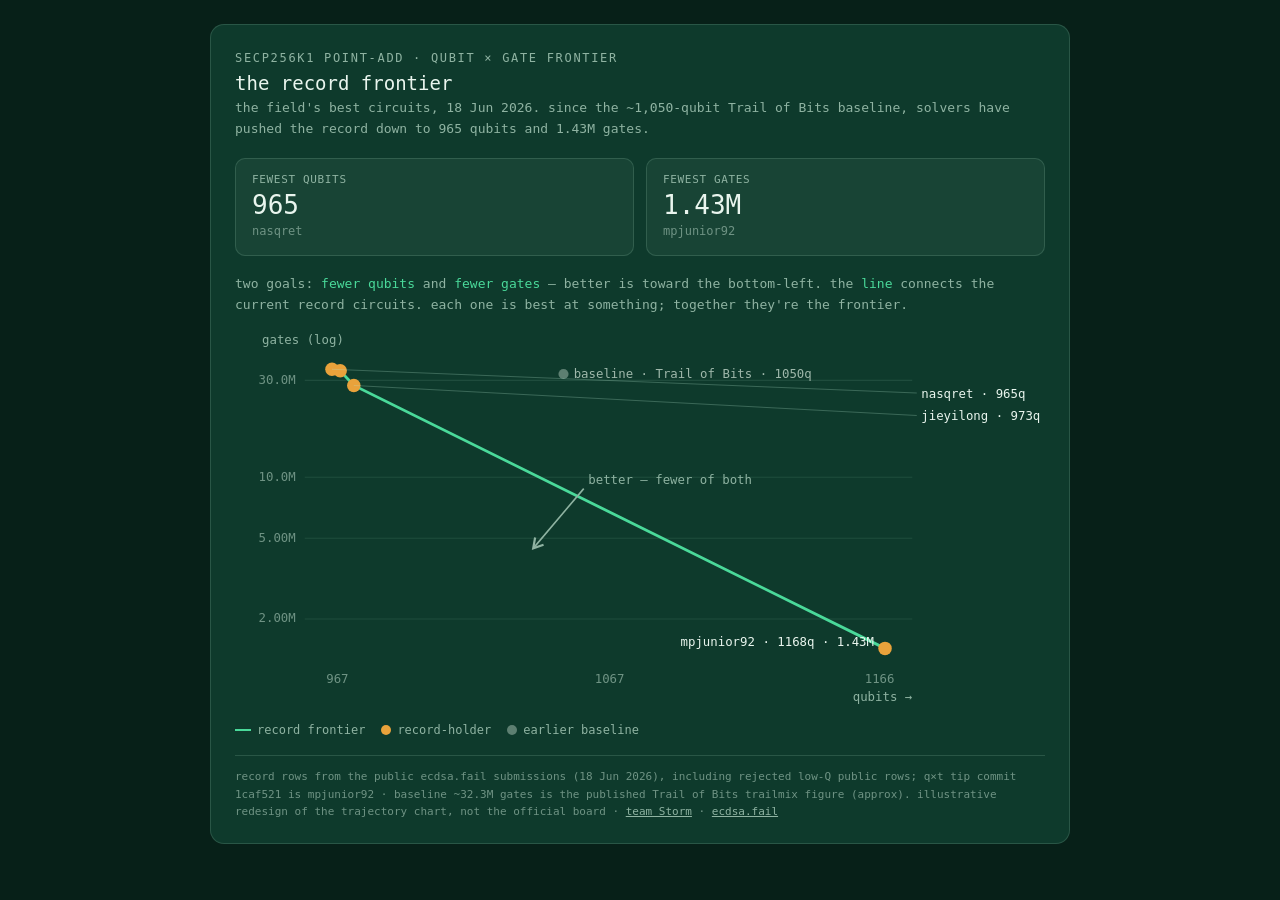
==== dashboard/leaderboard.html @ 6a24c26f "Add team Storm contributions page + cross-link from leaderboard team.html: honest team-merit view — " ====
<!doctype html>
<html lang="en">
<head>
<meta charset="utf-8">
<meta name="viewport" content="width=device-width, initial-scale=1">
<title>ecdsa.fail — record frontier</title>
<style>
  :root{
    --bg:#0e3a2c; --panel:rgba(180,230,205,0.06); --panel-bd:rgba(180,230,205,0.16);
    --ink:#e9f5ee; --mute:#8fb3a2; --dim:#6f9384; --accent:#4ad99a;
    --rec:#e9a23b; --base:#9fb8ab; --grid:rgba(180,230,205,0.10);
    --mono:'DM Mono','SF Mono',ui-monospace,Menlo,monospace;
  }
  *{box-sizing:border-box}
  body{margin:0;background:#072018;color:var(--ink);font-family:var(--mono);
       -webkit-font-smoothing:antialiased;padding:24px 16px}
  .wrap{max-width:860px;margin:0 auto}
  .card{background:var(--bg);border:1px solid var(--panel-bd);border-radius:14px;padding:22px 24px}
  .eyebrow{font-size:12px;letter-spacing:.14em;color:var(--mute);text-transform:uppercase}
  h1{font-size:19px;font-weight:500;margin:6px 0 4px;color:var(--ink)}
  .sub{font-size:13px;color:var(--mute);margin:0 0 18px;line-height:1.6}
  .stats{display:grid;grid-template-columns:repeat(2,minmax(0,1fr));gap:12px;margin-bottom:18px}
  .stat{background:var(--panel);border:1px solid var(--panel-bd);border-radius:10px;padding:14px 16px}
  .stat .lbl{font-size:11px;letter-spacing:.06em;text-transform:uppercase;color:var(--mute)}
  .stat .val{font-size:26px;color:var(--ink);margin:4px 0 2px}
  .stat .sub{font-size:12px;color:var(--dim);margin:0}
  .caption{font-size:13px;color:var(--mute);line-height:1.6;margin:0 0 6px}
  .caption b{font-weight:500;color:var(--accent)}
  svg{width:100%;height:auto;display:block}
  .legend{display:flex;flex-wrap:wrap;gap:16px;font-size:12px;color:var(--mute);margin-top:8px}
  .legend span{display:flex;gap:6px;align-items:center}
  .dot{width:10px;height:10px;border-radius:50%}
  .ln{width:16px;height:0;border-top:2.5px solid var(--accent);align-self:center}
  footer{font-size:11px;color:var(--dim);line-height:1.6;margin-top:18px;border-top:1px solid var(--panel-bd);padding-top:12px}
  footer a{color:var(--mute)}
  .num{font-variant-numeric:tabular-nums}
</style>
</head>
<body>
<div class="wrap">
  <div class="card">
    <span class="eyebrow">secp256k1 point-add · qubit × gate frontier</span>
    <h1>the record frontier</h1>
    <p class="sub" id="sub"></p>

    <section class="stats" id="stats"></section>

    <p class="caption">two goals: <b>fewer qubits</b> and <b>fewer gates</b> — better is toward the bottom-left.
      the <b>line</b> connects the current record circuits. each one is best at something; together they're the frontier.</p>

    <div id="chart"></div>

    <div class="legend">
      <span><span class="ln"></span>record frontier</span>
      <span><span class="dot" style="background:#e9a23b"></span>record-holder</span>
      <span><span class="dot" style="background:#9fb8ab;opacity:.55"></span>earlier baseline</span>
    </div>

    <footer id="src"></footer>
  </div>
</div>

<script>
const ASOF = "18 Jun 2026";

const submissions = [
  {solver:"Trail of Bits", qubits:1050, toffoli:32300000, baseline:true},
  {solver:"nasqret",   qubits:965,  toffoli:34069641},
  {solver:"jieyilong", qubits:968,  toffoli:33476041},
  {solver:"jieyilong", qubits:973,  toffoli:28328177},
  {solver:"mpjunior92", qubits:1168, toffoli:1432332}
];

const fmtT = t => (t/1e6).toFixed(t<10e6?2:1) + "M";
submissions.forEach(d => d.score = d.qubits * d.toffoli);

const live = submissions.filter(d=>!d.baseline);
const sorted = live.slice().sort((a,b)=> a.qubits-b.qubits || a.toffoli-b.toffoli);
let min = Infinity;
sorted.forEach(d => { if (d.toffoli < min){ d.frontier = true; min = d.toffoli; } else d.frontier = false; });

const fewestQ = live.reduce((a,b)=> b.qubits < a.qubits ? b : a);
const fewestT = live.reduce((a,b)=> b.toffoli < a.toffoli ? b : a);
const baseline = submissions.find(d=>d.baseline);

document.getElementById("sub").innerHTML =
  `the field's best circuits, ${ASOF}. since the ~${baseline.qubits.toLocaleString()}-qubit Trail of Bits baseline, solvers have pushed the record down to ${fewestQ.qubits} qubits and ${fmtT(fewestT.toffoli)} gates.`;

document.getElementById("stats").innerHTML = [
  {lbl:"fewest qubits", val:fewestQ.qubits, sub:fewestQ.solver},
  {lbl:"fewest gates", val:fmtT(fewestT.toffoli), sub:fewestT.solver}
].map(c=>`<div class="stat"><div class="lbl">${c.lbl}</div><div class="val num">${c.val}</div><div class="sub">${c.solver||c.sub}</div></div>`).join("");

const W=720,H=350,M={l:62,r:118,t:34,b:46};
const pw=W-M.l-M.r, ph=H-M.t-M.b;
const qs=submissions.map(d=>d.qubits), ts=submissions.map(d=>d.toffoli);
const qMin=Math.min(...qs)-10, qMax=Math.max(...qs)+10;
const lt=t=>Math.log10(t), tMin=lt(Math.min(...ts)/1.18), tMax=lt(Math.max(...ts)*1.12);
const X=q=>M.l+(q-qMin)/(qMax-qMin)*pw;
const Y=t=>M.t+(tMax-lt(t))/(tMax-tMin)*ph;

const front = live.filter(d=>d.frontier).sort((a,b)=>a.qubits-b.qubits);
let s = `<svg viewBox="0 0 ${W} ${H}" role="img" aria-label="Qubit versus gate-count record frontier for secp256k1 point-add as of ${ASOF}. The frontier runs from ${fewestQ.solver} at ${fewestQ.qubits} qubits down to ${fewestT.solver} at ${fewestT.qubits} qubits and ${fmtT(fewestT.toffoli)} gates, below an earlier ${baseline.qubits}-qubit baseline.">`;
s += `<defs><marker id="arr" markerWidth="9" markerHeight="9" refX="6" refY="4.5" orient="auto"><path d="M1,1 L7,4.5 L1,8" fill="none" stroke="#8fb3a2" stroke-width="1.4"/></marker></defs>`;

[2e6,5e6,10e6,30e6].forEach(t=>{const y=Y(t);
  s+=`<line x1="${M.l}" y1="${y.toFixed(1)}" x2="${M.l+pw}" y2="${y.toFixed(1)}" stroke="var(--grid)"/>`;
  s+=`<text x="${M.l-8}" y="${(y+3).toFixed(1)}" text-anchor="end" font-size="11" fill="#6f9384">${fmtT(t)}</text>`;});
s+=`<text x="${M.l-38}" y="${M.t-14}" font-size="11" fill="#8fb3a2">gates (log)</text>`;
[Math.round(qMin+12),Math.round((qMin+qMax)/2),Math.round(qMax-12)].forEach(q=>{
  s+=`<text x="${X(q).toFixed(0)}" y="${M.t+ph+18}" text-anchor="middle" font-size="11" fill="#6f9384">${q}</text>`;});
s+=`<text x="${(M.l+pw).toFixed(0)}" y="${M.t+ph+34}" text-anchor="end" font-size="11" fill="#8fb3a2">qubits →</text>`;

const bx=X(baseline.qubits), by=Y(baseline.toffoli);
s+=`<circle cx="${bx.toFixed(1)}" cy="${by.toFixed(1)}" r="4.5" fill="#9fb8ab" opacity="0.55"/>`;
s+=`<text x="${(bx+9).toFixed(0)}" y="${(by+4).toFixed(0)}" font-size="11" fill="#9fb8ab">baseline · ${baseline.solver} · ${baseline.qubits}q</text>`;

s+=`<path d="${front.map((d,i)=>(i?'L':'M')+X(d.qubits).toFixed(1)+','+Y(d.toffoli).toFixed(1)).join(' ')}" fill="none" stroke="var(--accent)" stroke-width="2.5"/>`;
front.forEach(d=> s+=`<circle cx="${X(d.qubits).toFixed(1)}" cy="${Y(d.toffoli).toFixed(1)}" r="6" fill="var(--rec)"/>`);

const labels=[{d:fewestQ,ly:M.t+30},{d:live.find(d=>d.qubits===973),ly:M.t+50},{d:fewestT,right:true}];
labels.forEach(L=>{ if(!L.d) return; const d=L.d;
  const lx = L.right ? X(d.qubits)-10 : M.l+pw+8;
  const ly = L.right ? Y(d.toffoli)-2 : L.ly;
  if(!L.right) s+=`<line x1="${X(d.qubits).toFixed(1)}" y1="${Y(d.toffoli).toFixed(1)}" x2="${(lx-4).toFixed(0)}" y2="${ly}" stroke="#b4e6cd" stroke-width="0.6" stroke-opacity="0.4"/>`;
  s+=`<text x="${lx.toFixed(0)}" y="${L.right?ly:ly+4}" text-anchor="${L.right?'end':'start'}" font-size="11" fill="#e9f5ee">${d.solver} · ${d.qubits}q${L.right?' · '+fmtT(d.toffoli):''}</text>`;});

const ax=X(qMin+(qMax-qMin)*0.46), ay=Y(7e6);
s+=`<line x1="${ax.toFixed(0)}" y1="${(ay-18).toFixed(0)}" x2="${(ax-44).toFixed(0)}" y2="${(ay+34).toFixed(0)}" stroke="#8fb3a2" stroke-width="1.4" marker-end="url(#arr)"/>`;
s+=`<text x="${(ax+4).toFixed(0)}" y="${(ay-22).toFixed(0)}" font-size="11" fill="#8fb3a2">better — fewer of both</text>`;
s+=`</svg>`;
document.getElementById("chart").innerHTML = s;

document.getElementById("src").innerHTML =
  `record rows from the public ecdsa.fail submissions (${ASOF}), including rejected low-Q public rows; q×t tip commit 1caf521 is mpjunior92 · baseline ~32.3M gates is the published Trail of Bits trailmix figure (approx). illustrative redesign of the trajectory chart, not the official board · <a href="team.html">team Storm</a> · <a href="https://www.ecdsa.fail/">ecdsa.fail</a>`;
</script>
</body>
</html>
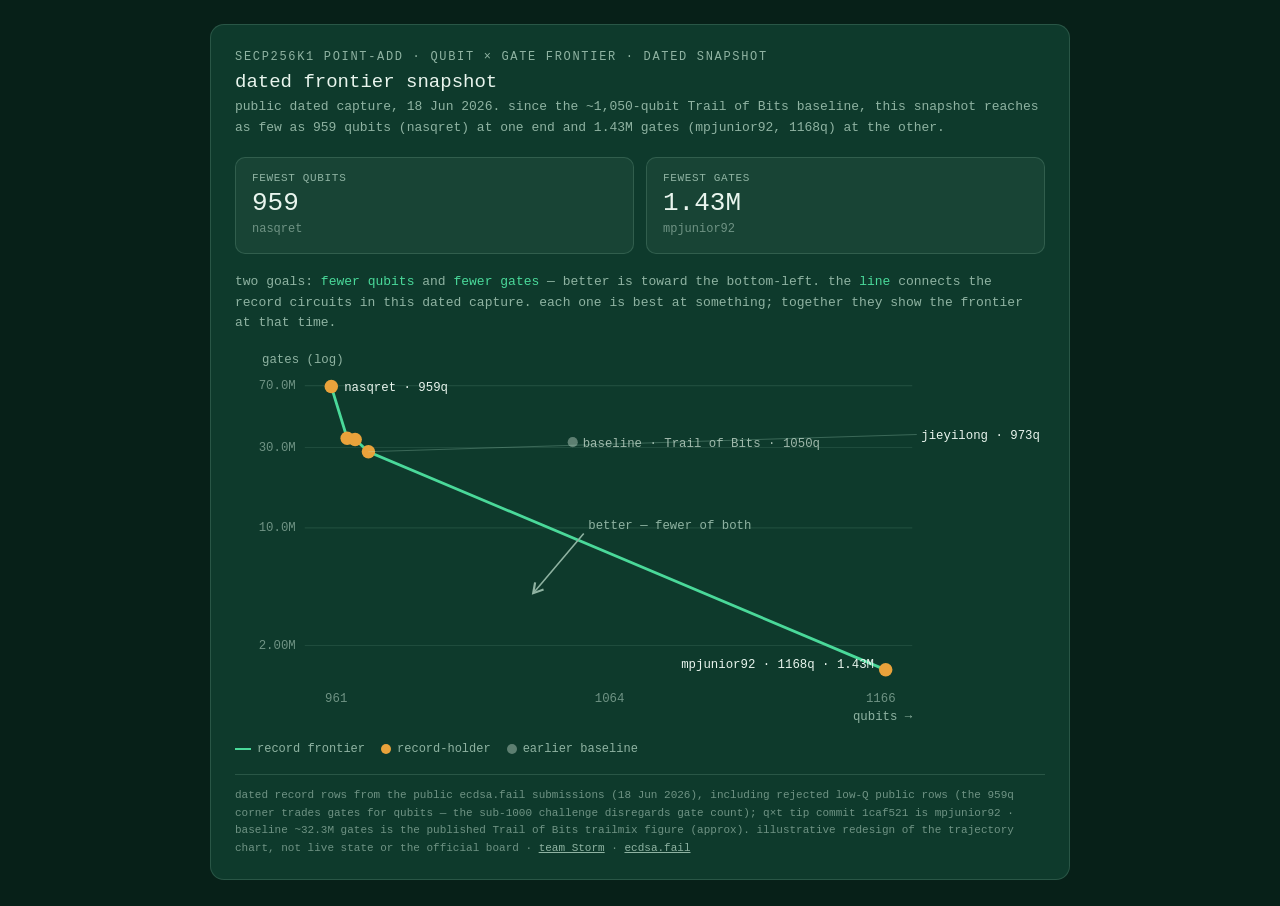
==== commit 19f2aa19: "Harden public dashboard redaction" ====
--- a/dashboard/leaderboard.html
+++ b/dashboard/leaderboard.html
@@ -3,7 +3,8 @@
 <head>
 <meta charset="utf-8">
 <meta name="viewport" content="width=device-width, initial-scale=1">
-<title>ecdsa.fail — record frontier</title>
+<title>ecdsa.fail — dated frontier snapshot</title>
+<link rel="icon" href="data:,">
 <style>
   :root{
     --bg:#0e3a2c; --panel:rgba(180,230,205,0.06); --panel-bd:rgba(180,230,205,0.16);
@@ -39,14 +40,14 @@
 <body>
 <div class="wrap">
   <div class="card">
-    <span class="eyebrow">secp256k1 point-add · qubit × gate frontier</span>
-    <h1>the record frontier</h1>
+    <span class="eyebrow">secp256k1 point-add · qubit × gate frontier · dated snapshot</span>
+    <h1>dated frontier snapshot</h1>
     <p class="sub" id="sub"></p>
 
     <section class="stats" id="stats"></section>
 
     <p class="caption">two goals: <b>fewer qubits</b> and <b>fewer gates</b> — better is toward the bottom-left.
-      the <b>line</b> connects the current record circuits. each one is best at something; together they're the frontier.</p>
+      the <b>line</b> connects the record circuits in this dated capture. each one is best at something; together they show the frontier at that time.</p>
 
     <div id="chart"></div>
 
@@ -65,6 +66,7 @@
 
 const submissions = [
   {solver:"Trail of Bits", qubits:1050, toffoli:32300000, baseline:true},
+  {solver:"nasqret",   qubits:959,  toffoli:69124073},
   {solver:"nasqret",   qubits:965,  toffoli:34069641},
   {solver:"jieyilong", qubits:968,  toffoli:33476041},
   {solver:"jieyilong", qubits:973,  toffoli:28328177},
@@ -84,7 +86,7 @@
 const baseline = submissions.find(d=>d.baseline);
 
 document.getElementById("sub").innerHTML =
-  `the field's best circuits, ${ASOF}. since the ~${baseline.qubits.toLocaleString()}-qubit Trail of Bits baseline, solvers have pushed the record down to ${fewestQ.qubits} qubits and ${fmtT(fewestT.toffoli)} gates.`;
+  `public dated capture, ${ASOF}. since the ~${baseline.qubits.toLocaleString()}-qubit Trail of Bits baseline, this snapshot reaches as few as ${fewestQ.qubits} qubits (${fewestQ.solver}) at one end and ${fmtT(fewestT.toffoli)} gates (${fewestT.solver}, ${fewestT.qubits}q) at the other.`;
 
 document.getElementById("stats").innerHTML = [
   {lbl:"fewest qubits", val:fewestQ.qubits, sub:fewestQ.solver},
@@ -103,7 +105,7 @@
 let s = `<svg viewBox="0 0 ${W} ${H}" role="img" aria-label="Qubit versus gate-count record frontier for secp256k1 point-add as of ${ASOF}. The frontier runs from ${fewestQ.solver} at ${fewestQ.qubits} qubits down to ${fewestT.solver} at ${fewestT.qubits} qubits and ${fmtT(fewestT.toffoli)} gates, below an earlier ${baseline.qubits}-qubit baseline.">`;
 s += `<defs><marker id="arr" markerWidth="9" markerHeight="9" refX="6" refY="4.5" orient="auto"><path d="M1,1 L7,4.5 L1,8" fill="none" stroke="#8fb3a2" stroke-width="1.4"/></marker></defs>`;
 
-[2e6,5e6,10e6,30e6].forEach(t=>{const y=Y(t);
+[2e6,10e6,30e6,70e6].forEach(t=>{const y=Y(t);
   s+=`<line x1="${M.l}" y1="${y.toFixed(1)}" x2="${M.l+pw}" y2="${y.toFixed(1)}" stroke="var(--grid)"/>`;
   s+=`<text x="${M.l-8}" y="${(y+3).toFixed(1)}" text-anchor="end" font-size="11" fill="#6f9384">${fmtT(t)}</text>`;});
 s+=`<text x="${M.l-38}" y="${M.t-14}" font-size="11" fill="#8fb3a2">gates (log)</text>`;
@@ -118,8 +120,9 @@
 s+=`<path d="${front.map((d,i)=>(i?'L':'M')+X(d.qubits).toFixed(1)+','+Y(d.toffoli).toFixed(1)).join(' ')}" fill="none" stroke="var(--accent)" stroke-width="2.5"/>`;
 front.forEach(d=> s+=`<circle cx="${X(d.qubits).toFixed(1)}" cy="${Y(d.toffoli).toFixed(1)}" r="6" fill="var(--rec)"/>`);
 
-const labels=[{d:fewestQ,ly:M.t+30},{d:live.find(d=>d.qubits===973),ly:M.t+50},{d:fewestT,right:true}];
+const labels=[{d:fewestQ,direct:true},{d:live.find(d=>d.qubits===973),ly:M.t+50},{d:fewestT,right:true}];
 labels.forEach(L=>{ if(!L.d) return; const d=L.d;
+  if(L.direct){ s+=`<text x="${(X(d.qubits)+11).toFixed(0)}" y="${(Y(d.toffoli)+4).toFixed(0)}" text-anchor="start" font-size="11" fill="#e9f5ee">${d.solver} · ${d.qubits}q</text>`; return; }
   const lx = L.right ? X(d.qubits)-10 : M.l+pw+8;
   const ly = L.right ? Y(d.toffoli)-2 : L.ly;
   if(!L.right) s+=`<line x1="${X(d.qubits).toFixed(1)}" y1="${Y(d.toffoli).toFixed(1)}" x2="${(lx-4).toFixed(0)}" y2="${ly}" stroke="#b4e6cd" stroke-width="0.6" stroke-opacity="0.4"/>`;
@@ -132,7 +135,7 @@
 document.getElementById("chart").innerHTML = s;
 
 document.getElementById("src").innerHTML =
-  `record rows from the public ecdsa.fail submissions (${ASOF}), including rejected low-Q public rows; q×t tip commit 1caf521 is mpjunior92 · baseline ~32.3M gates is the published Trail of Bits trailmix figure (approx). illustrative redesign of the trajectory chart, not the official board · <a href="team.html">team Storm</a> · <a href="https://www.ecdsa.fail/">ecdsa.fail</a>`;
+  `dated record rows from the public ecdsa.fail submissions (${ASOF}), including rejected low-Q public rows (the 959q corner trades gates for qubits — the sub-1000 challenge disregards gate count); q×t tip commit 1caf521 is mpjunior92 · baseline ~32.3M gates is the published Trail of Bits trailmix figure (approx). illustrative redesign of the trajectory chart, not live state or the official board · <a href="team.html">team Storm</a> · <a href="https://www.ecdsa.fail/">ecdsa.fail</a>`;
 </script>
 </body>
 </html>
